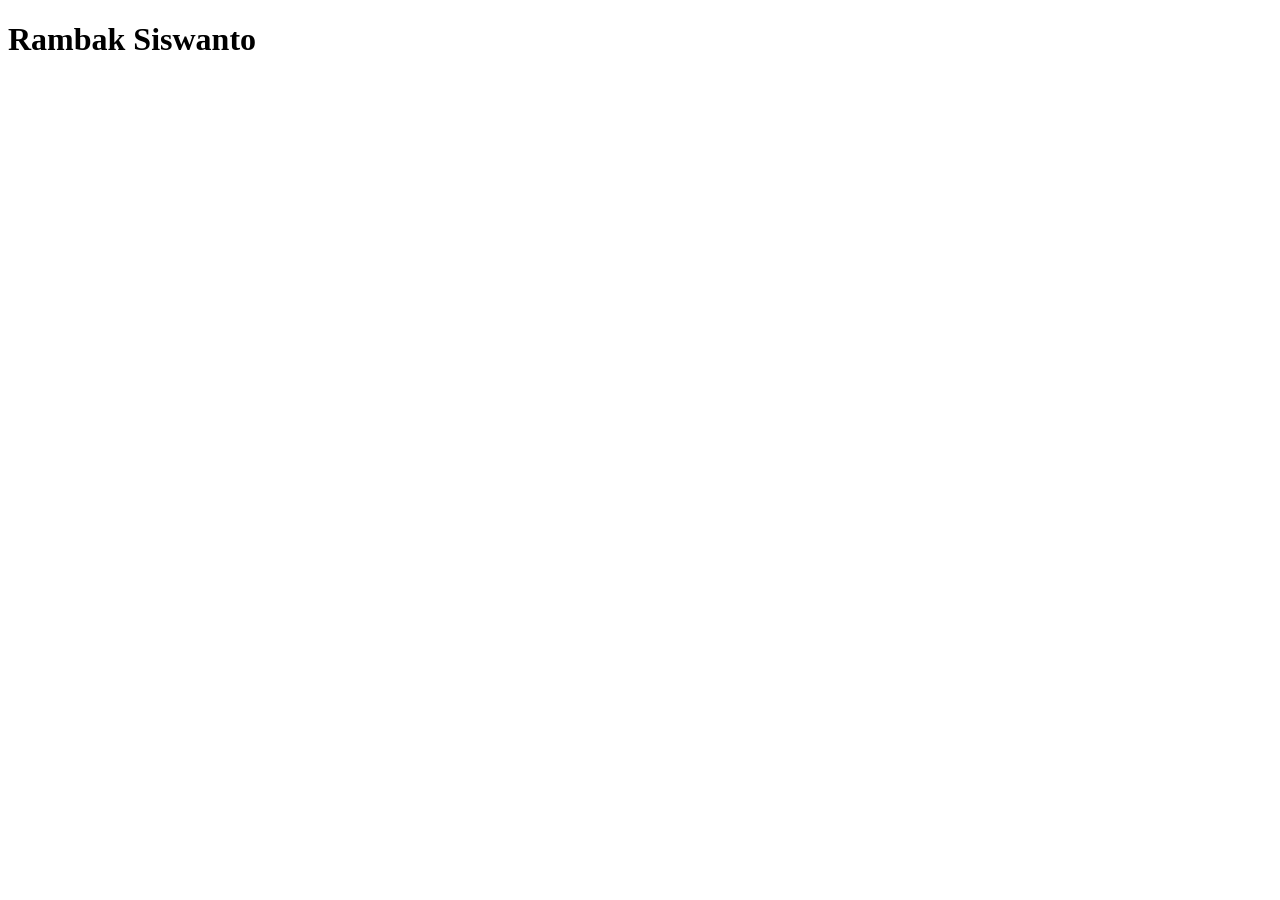
==== index.html @ b1ebe93c "Add initial homepage" ====
<!doctype html>
<html lang="id"><head><meta charset="utf-8"><meta name="viewport" content="width=device-width, initial-scale=1"><title>Rambak Siswanto</title></head><body><h1>Rambak Siswanto</h1></body></html>
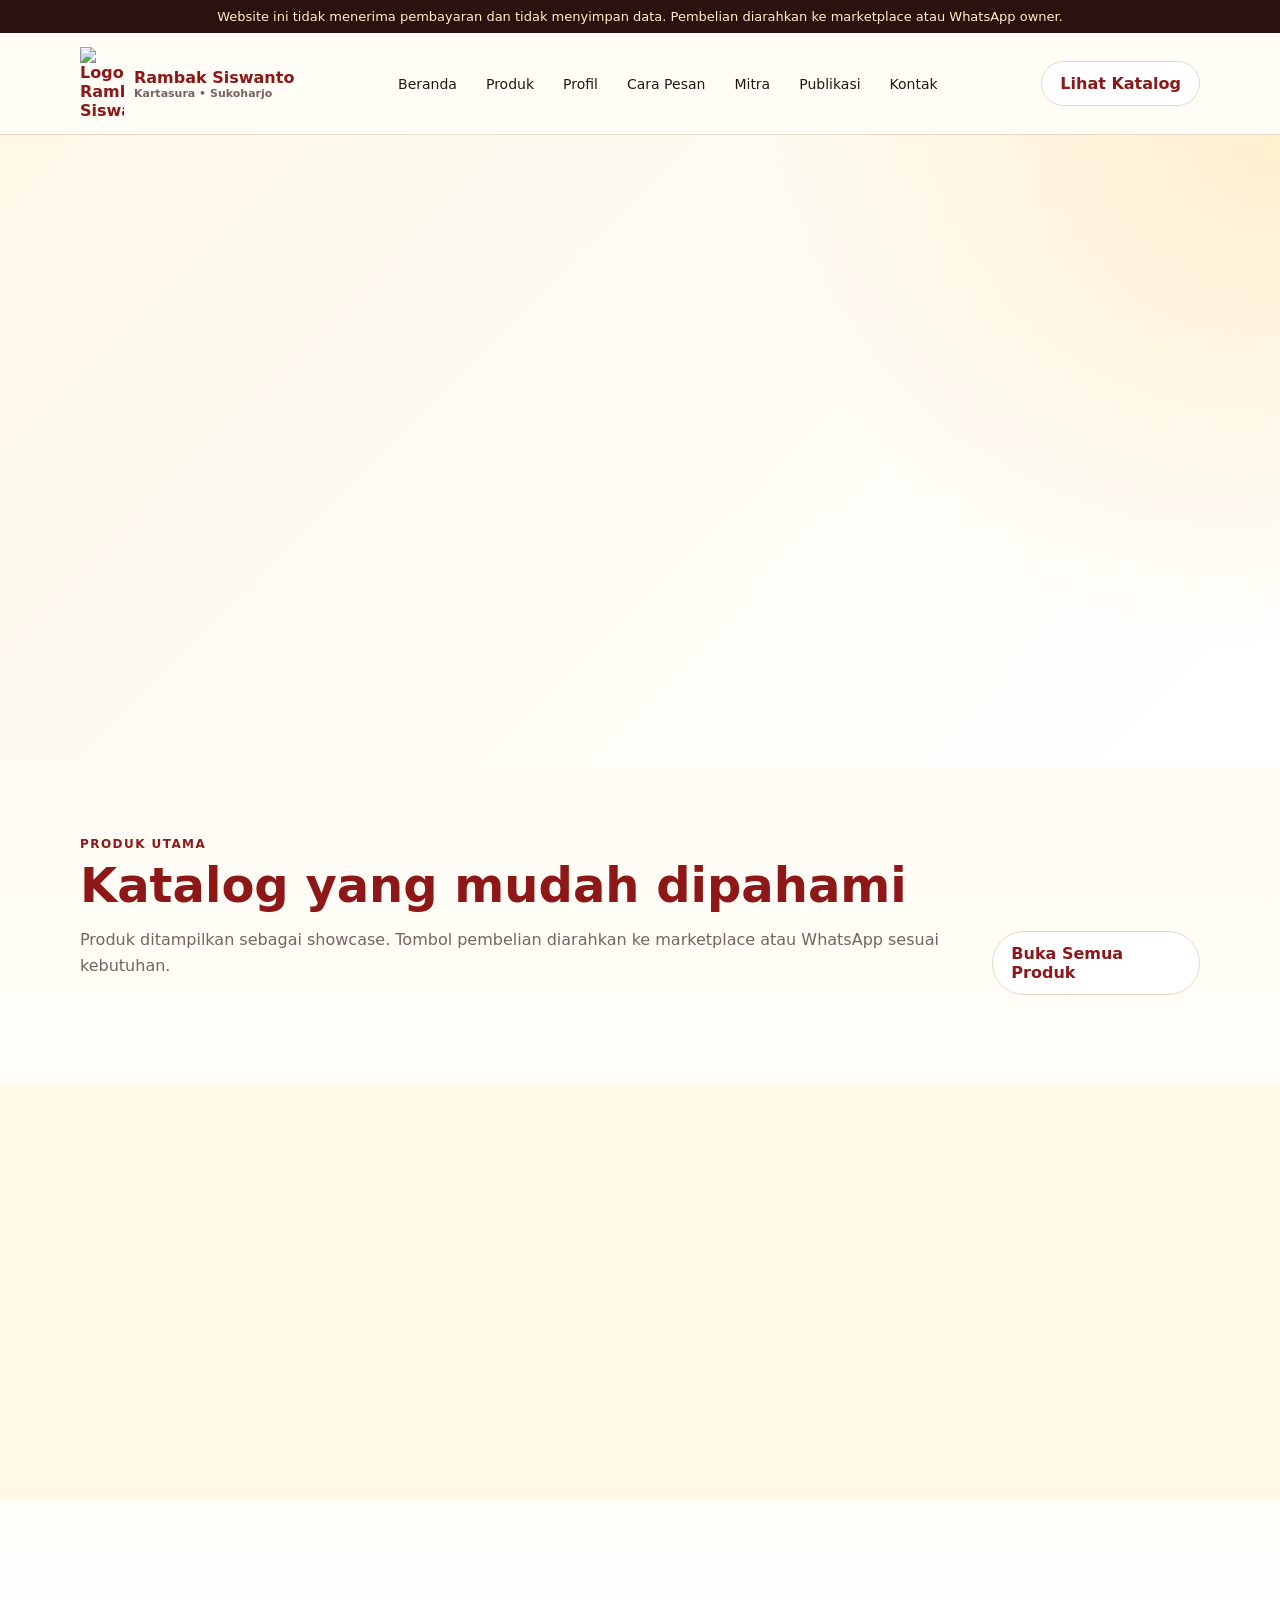
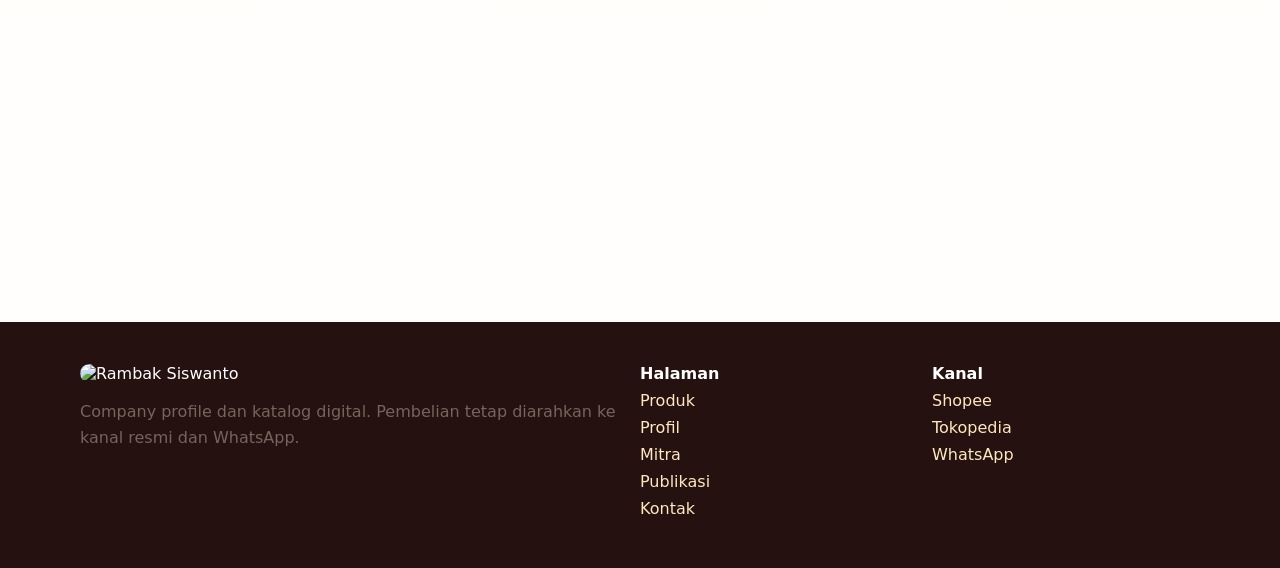
==== commit e87b7dbf: "a" ====
--- a/index.html
+++ b/index.html
@@ -1,2 +1,2 @@
 <!doctype html>
-<html lang="id"><head><meta charset="utf-8"><meta name="viewport" content="width=device-width, initial-scale=1"><title>Rambak Siswanto</title></head><body><h1>Rambak Siswanto</h1></body></html>
+<html lang="id"><head><meta charset="utf-8"><meta name="viewport" content="width=device-width, initial-scale=1"><title>Rambak Kulit Sapi SISWANTO | Company Profile & Katalog</title><meta name="description" content="Website profil dan katalog Rambak Kulit Sapi SISWANTO. Pembelian diarahkan ke Shopee, Tokopedia, dan WhatsApp owner."><meta name="theme-color" content="#8e1717"><link rel="icon" href="assets/brand-mark.svg" type="image/svg+xml"><link rel="stylesheet" href="styles.css"><script type="application/ld+json">{"@context":"https://schema.org","@type":"LocalBusiness","name":"Rambak Kulit Sapi SISWANTO","address":"Dusun III, Gumpang, Kartasura, Sukoharjo Regency, Central Java 57169","telephone":"0812-2987-1936","areaServed":"Indonesia"}</script></head><body data-page="home"><div class="top-note">Website ini tidak menerima pembayaran dan tidak menyimpan data. Pembelian diarahkan ke marketplace atau WhatsApp owner.</div><header class="nav"><div class="container nav-inner"><a class="brand" href="index.html"><img src="assets/brand-mark.svg" alt="Logo Rambak Siswanto"><span>Rambak Siswanto<small>Kartasura • Sukoharjo</small></span></a><nav class="nav-links" id="navLinks"><a href="index.html" data-active="home">Beranda</a><a href="produk.html" data-active="produk">Produk</a><a href="profil.html" data-active="profil">Profil</a><a href="cara-pesan.html" data-active="pesan">Cara Pesan</a><a href="mitra.html" data-active="mitra">Mitra</a><a href="publikasi.html" data-active="publikasi">Publikasi</a><a href="kontak.html" data-active="kontak">Kontak</a></nav><div class="nav-cta"><a class="btn btn-secondary" href="produk.html">Lihat Katalog</a><button class="menu-btn" id="menuBtn" type="button">☰</button></div></div></header><main><section class="hero"><div class="container hero-grid"><div class="reveal"><span class="eyebrow">Company Profile • Katalog Digital • Marketplace Directed</span><h1>Rambak Kulit Sapi SISWANTO</h1><p class="lead">Etalase eksternal untuk memperkenalkan profil usaha, menampilkan katalog produk, dan mengarahkan calon pembeli ke Shopee, Tokopedia, atau WhatsApp owner.</p><div class="actions"><a class="btn btn-primary" data-shopee href="#">Beli di Shopee</a><a class="btn btn-secondary" data-tokopedia href="#">Beli di Tokopedia</a><a class="btn btn-ghost" data-wa="market" href="#">Tanya via WhatsApp</a></div></div><div class="hero-card reveal"><div class="mock-img"><img src="assets/logo-lockup.svg" alt="Logo Rambak Siswanto"></div><div class="floating"><strong>Prinsip aman</strong><p>Website tidak menyimpan data customer dan tidak memproses pembayaran.</p></div></div></div></section><section class="section"><div class="container section-head"><div><span class="mini">Produk utama</span><h2>Katalog yang mudah dipahami</h2><p>Produk ditampilkan sebagai showcase. Tombol pembelian diarahkan ke marketplace atau WhatsApp sesuai kebutuhan.</p></div><a class="btn btn-secondary" href="produk.html">Buka Semua Produk</a></div><div class="container grid-3" id="featuredProducts"></div></section><section class="section alt"><div class="container grid-3"><article class="card card-pad reveal"><h3>Beli online</h3><p>Untuk pembelian satuan, calon customer diarahkan ke Shopee atau Tokopedia.</p><div class="prod-actions"><a class="btn btn-primary" data-shopee href="#">Shopee</a><a class="btn btn-secondary" data-tokopedia href="#">Tokopedia</a></div></article><article class="card card-pad reveal"><h3>Pemesanan besar</h3><p>Untuk reseller, toko, event, dan kebutuhan B2B, jalur komunikasi diarahkan langsung ke WhatsApp owner.</p><div class="prod-actions"><a class="btn btn-primary" data-wa="b2b" href="#">Hubungi Owner</a></div></article><article class="card card-pad reveal"><h3>Publikasi</h3><p>Ruang dokumentasi kegiatan, kunjungan, atau publikasi disiapkan agar bisa diisi setelah aset resmi tersedia.</p><div class="prod-actions"><a class="btn btn-secondary" href="publikasi.html">Lihat Publikasi</a></div></article></div></section><section class="section"><div class="container value-band reveal"><span class="mini">Value before price</span><h2>Harga bisa dibandingkan, nilai harus dirasakan.</h2><p>Website ini membantu calon customer memahami produk, identitas, dan kanal pembelian resmi tanpa memaksa UMKM menjalankan sistem e-commerce yang belum dibutuhkan.</p></div></section></main><footer class="footer"><div class="container footer-grid"><div><img src="assets/logo-lockup.svg" alt="Rambak Siswanto" class="footer-logo"><p>Company profile dan katalog digital. Pembelian tetap diarahkan ke kanal resmi dan WhatsApp.</p></div><div><b>Halaman</b><a href="produk.html">Produk</a><a href="profil.html">Profil</a><a href="mitra.html">Mitra</a><a href="publikasi.html">Publikasi</a><a href="kontak.html">Kontak</a></div><div><b>Kanal</b><a data-shopee href="#">Shopee</a><a data-tokopedia href="#">Tokopedia</a><a data-wa="market" href="#">WhatsApp</a></div></div></footer><div class="modal" id="productModal"><div class="modal-card"><div class="modal-head"><div><div class="mini" id="modalCategory">Kategori</div><h2 id="modalTitle">Detail Produk</h2></div><button class="modal-close" id="modalClose" type="button">×</button></div><div class="modal-body"><div class="product-img"><img id="modalImage" src="assets/product-placeholder.svg" alt="Placeholder produk"></div><div><p><b>Kemasan:</b> <span id="modalPackage"></span></p><p><b>Cocok untuk:</b> <span id="modalBuyer"></span></p><p id="modalDesc" class="muted"></p><ul id="modalHighlights"></ul><div class="notice" id="modalNote"></div><div class="prod-actions" id="modalActions"></div></div></div></div></div><div id="toast" class="toast"></div><script src="site.config.js"></script><script src="app.js"></script></body></html>
--- a/styles.css
+++ b/styles.css
@@ -0,0 +1 @@
+:root{--r:#8e1717;--r2:#b72222;--c:#fff7e8;--p:#fffdf7;--i:#231816;--m:#75645f;--l:#ead8c7;--g:#d9a441;--s:0 24px 70px rgba(67,20,15,.14)}*{box-sizing:border-box}html{scroll-behavior:smooth}body{margin:0;font-family:Inter,system-ui,-apple-system,Segoe UI,sans-serif;color:var(--i);background:linear-gradient(180deg,#fffaf0,#fff)}a{text-decoration:none;color:inherit}img{max-width:100%;display:block}.container{width:min(1120px,92%);margin:auto}.top-note{background:#2b120f;color:#ffeecb;text-align:center;padding:9px 14px;font-size:13px}.nav{position:sticky;top:0;z-index:10;background:rgba(255,253,247,.93);backdrop-filter:blur(14px);border-bottom:1px solid var(--l)}.nav-inner{display:flex;align-items:center;justify-content:space-between;gap:18px;padding:14px 0}.brand{display:flex;align-items:center;gap:10px;font-weight:900;color:var(--r)}.brand img{width:44px}.brand small{display:block;color:var(--m);font-size:11px}.nav-links{display:flex;gap:13px;font-size:14px}.nav-links a{padding:8px;border-radius:999px}.nav-links a.active,.nav-links a:hover{background:#f7e4d8;color:var(--r)}.menu-btn{display:none;border:0;background:var(--r);color:#fff;border-radius:12px;padding:10px 13px}.btn{display:inline-flex;align-items:center;justify-content:center;gap:8px;border-radius:999px;padding:12px 18px;border:1px solid var(--l);font-weight:800;cursor:pointer;transition:.25s}.btn:hover{transform:translateY(-2px);box-shadow:0 12px 28px rgba(142,23,23,.18)}.btn-primary{background:var(--r);color:#fff;border-color:var(--r)}.btn-secondary{background:#fff;color:var(--r)}.btn-ghost{background:transparent;color:var(--r)}.hero{padding:76px 0;background:radial-gradient(circle at top right,#ffd37a55,transparent 36%),linear-gradient(135deg,#fff8e9,#fff)}.hero-grid,.split{display:grid;grid-template-columns:1.1fr .9fr;gap:42px;align-items:center}.eyebrow,.mini{color:var(--r);font-size:12px;font-weight:900;letter-spacing:.12em;text-transform:uppercase}h1{font-size:clamp(42px,7vw,76px);line-height:.94;margin:12px 0;color:var(--r)}h2{font-size:clamp(28px,4vw,48px);line-height:1.05;margin:8px 0 14px;color:var(--r)}h3{color:var(--r);font-size:22px}.lead{font-size:19px;color:#5f4a43;line-height:1.7}.actions,.prod-actions{display:flex;flex-wrap:wrap;gap:10px;margin-top:18px}.hero-card,.card{background:rgba(255,255,255,.86);border:1px solid var(--l);border-radius:28px;box-shadow:var(--s);overflow:hidden}.hero-card{padding:26px}.mock-img,.product-img{min-height:210px;border-radius:22px;background:linear-gradient(135deg,#bd2020,#7b1010);display:grid;place-items:center;color:#fff;font-weight:900;text-align:center;padding:20px}.mock-img img{width:72%;margin:auto}.floating{margin-top:14px;background:#fff4d8;border:1px solid #f0d08a;border-radius:18px;padding:14px}.section{padding:66px 0}.alt{background:var(--c)}.section-head{display:flex;justify-content:space-between;gap:20px;align-items:end;margin-bottom:24px}.grid-3{display:grid;grid-template-columns:repeat(3,1fr);gap:20px}.card-pad,.product-card{padding:22px}.product-card .product-img{min-height:180px}.muted,p{color:var(--m);line-height:1.65}.chips{display:flex;gap:10px;flex-wrap:wrap;margin:18px 0}.chip{border:1px solid var(--l);background:#fff;border-radius:999px;padding:10px 14px;font-weight:800;cursor:pointer}.chip.active{background:var(--r);color:#fff}.search{width:100%;max-width:420px;border:1px solid var(--l);border-radius:16px;padding:14px 16px;font:inherit}.value-band{background:linear-gradient(135deg,#8e1717,#3b100e);color:#fff;border-radius:32px;padding:38px;box-shadow:var(--s)}.value-band *{color:#fff}.notice{background:#fff7df;border:1px solid #f0d08a;border-radius:18px;padding:14px;color:#684b12}.footer{background:#25110f;color:#fff;padding:42px 0}.footer-grid{display:grid;grid-template-columns:2fr 1fr 1fr;gap:24px}.footer a{display:block;color:#ffe7c0;margin:8px 0}.footer-logo{max-width:260px;border-radius:18px;margin-bottom:12px}.modal{position:fixed;inset:0;background:rgba(0,0,0,.45);display:none;place-items:center;padding:18px;z-index:30}.modal.show{display:grid}.modal-card{background:#fff;border-radius:28px;max-width:880px;width:100%;max-height:90vh;overflow:auto;padding:24px}.modal-head{display:flex;justify-content:space-between;gap:16px}.modal-close{border:0;background:var(--r);color:#fff;border-radius:999px;width:38px;height:38px;font-size:22px}.modal-body{display:grid;grid-template-columns:.9fr 1.1fr;gap:22px}.toast{position:fixed;right:18px;bottom:18px;background:#231816;color:#fff;border-radius:14px;padding:12px 16px;opacity:0;transform:translateY(12px);transition:.25s;z-index:40}.toast.show{opacity:1;transform:none}.reveal{opacity:0;transform:translateY(18px);transition:.7s}.reveal.show{opacity:1;transform:none}.empty{border:1px dashed var(--l);border-radius:24px;padding:28px;text-align:center;background:#fff}.step{display:flex;gap:12px;align-items:flex-start;margin:14px 0}.num{background:var(--r);color:#fff;border-radius:999px;width:34px;height:34px;display:grid;place-items:center;font-weight:900;flex:0 0 34px}@media(max-width:860px){.nav-links{display:none;position:absolute;left:4%;right:4%;top:76px;background:#fff;border:1px solid var(--l);border-radius:22px;padding:14px;box-shadow:var(--s);flex-direction:column}.nav-links.open{display:flex}.menu-btn{display:block}.hero-grid,.split,.modal-body{grid-template-columns:1fr}.grid-3,.footer-grid{grid-template-columns:1fr}.section-head{display:block}.nav-cta .btn{display:none}h1{font-size:44px}}
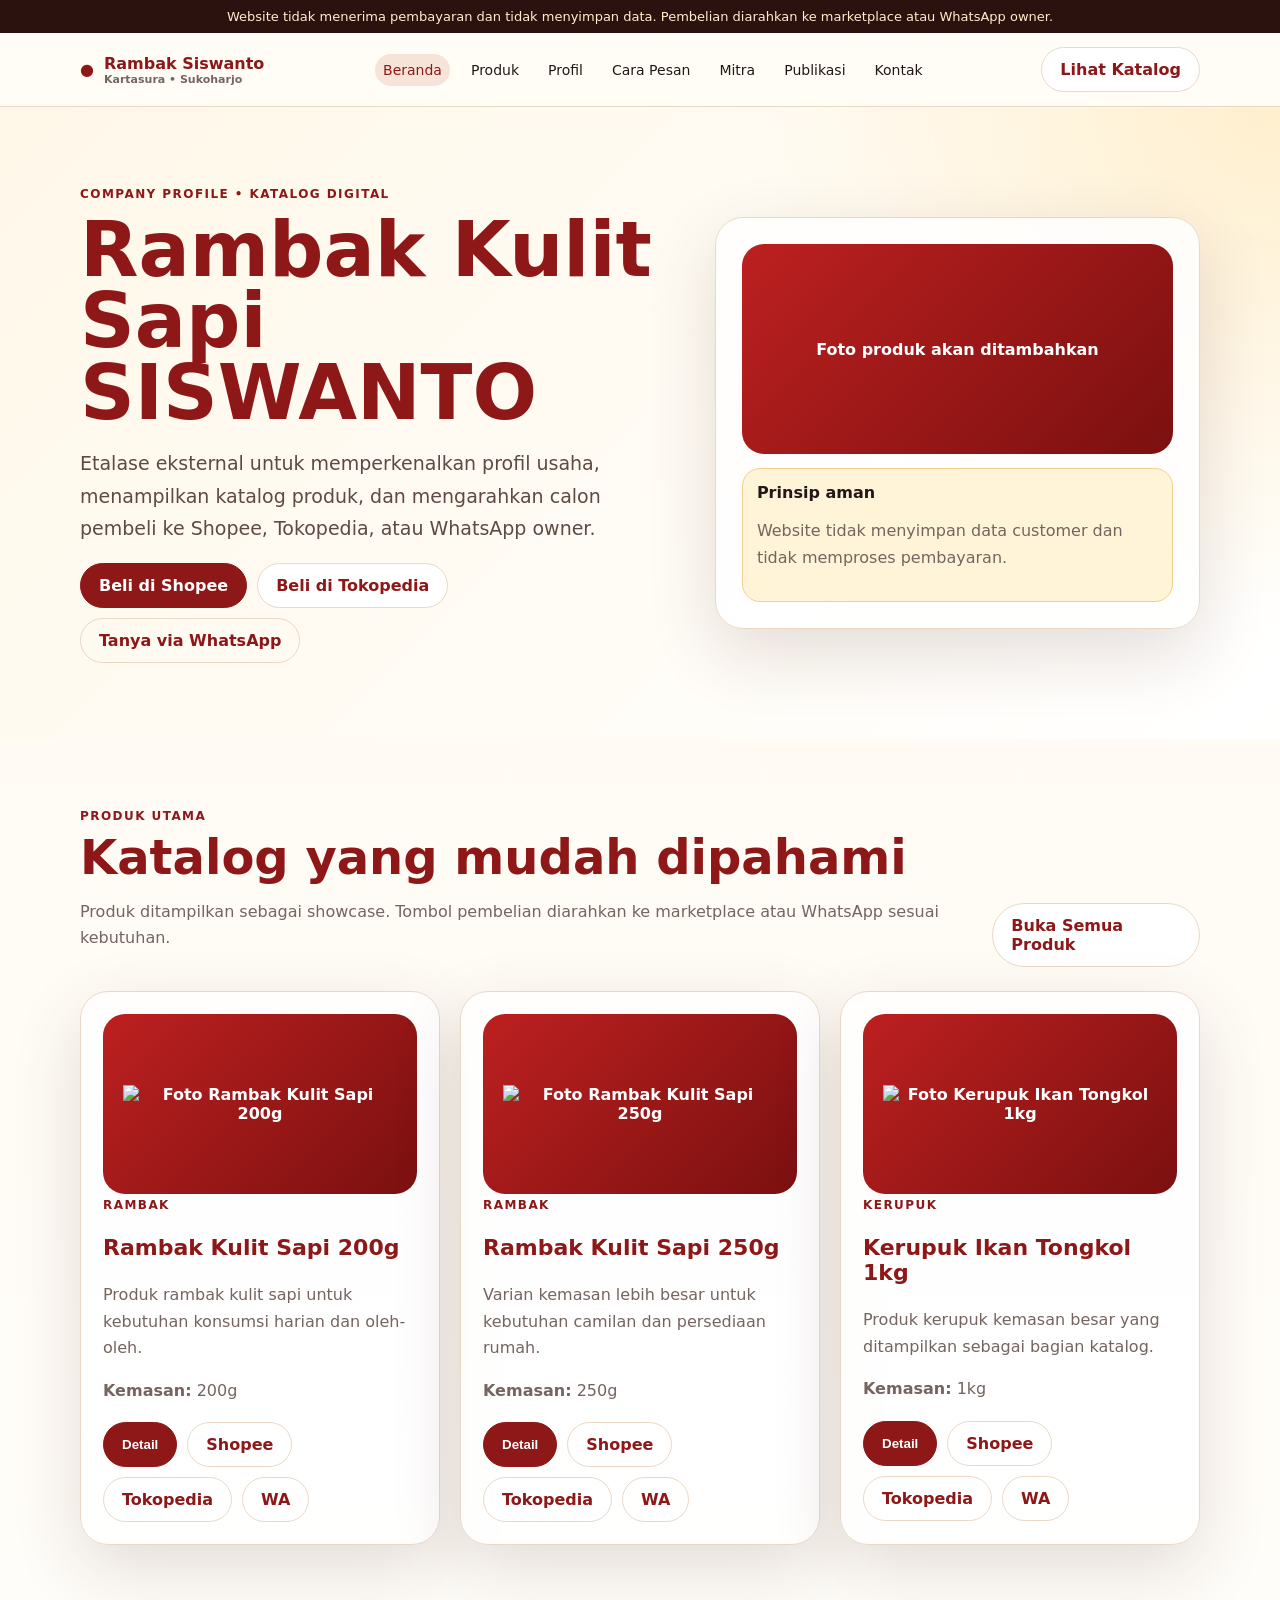
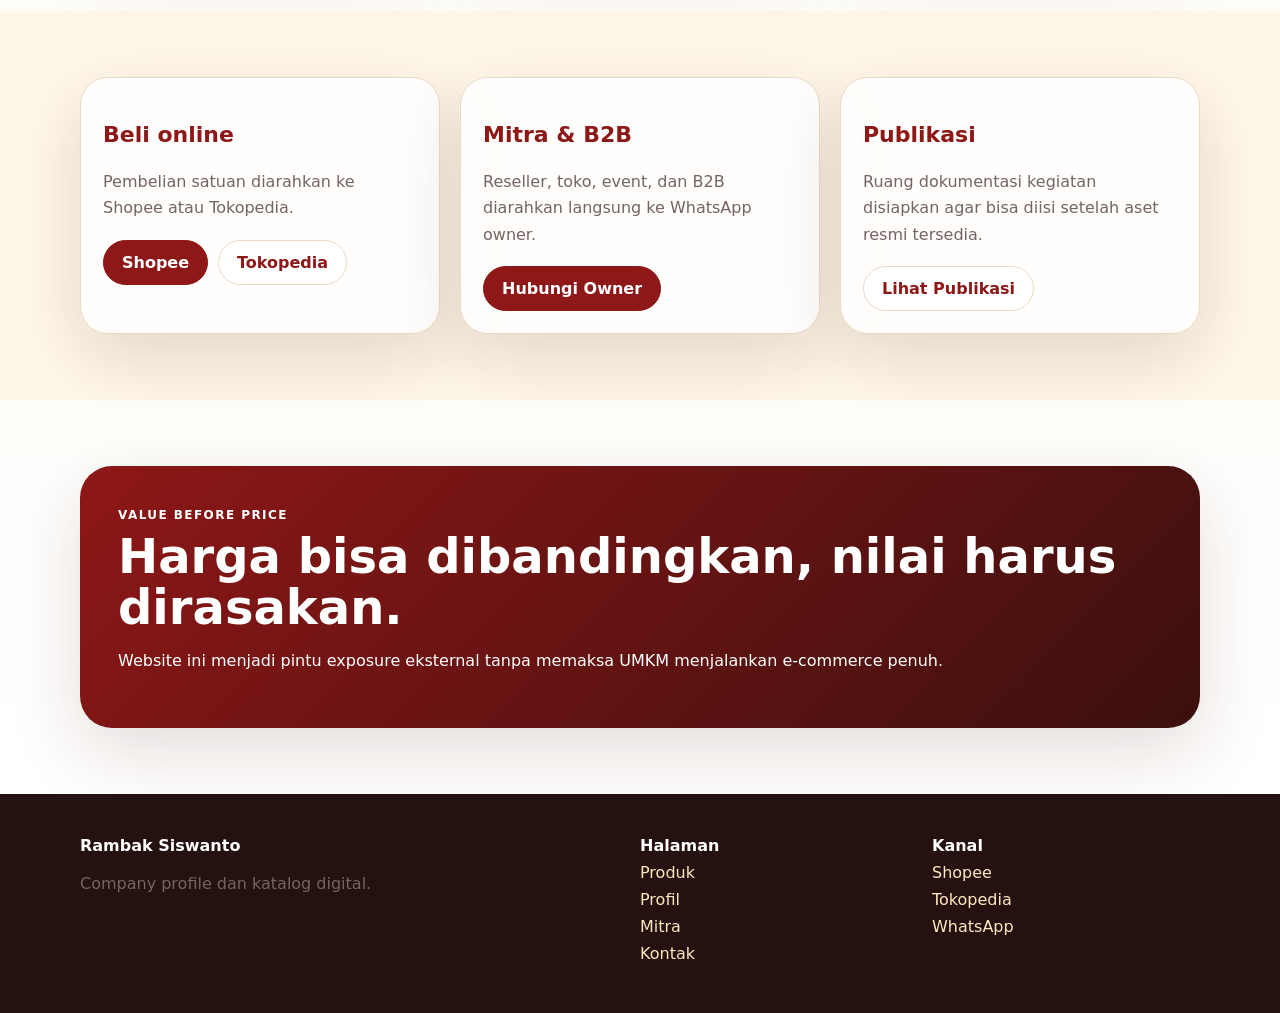
==== commit c512a9dd: "a" ====
--- a/index.html
+++ b/index.html
@@ -1,2 +1 @@
-<!doctype html>
-<html lang="id"><head><meta charset="utf-8"><meta name="viewport" content="width=device-width, initial-scale=1"><title>Rambak Kulit Sapi SISWANTO | Company Profile & Katalog</title><meta name="description" content="Website profil dan katalog Rambak Kulit Sapi SISWANTO. Pembelian diarahkan ke Shopee, Tokopedia, dan WhatsApp owner."><meta name="theme-color" content="#8e1717"><link rel="icon" href="assets/brand-mark.svg" type="image/svg+xml"><link rel="stylesheet" href="styles.css"><script type="application/ld+json">{"@context":"https://schema.org","@type":"LocalBusiness","name":"Rambak Kulit Sapi SISWANTO","address":"Dusun III, Gumpang, Kartasura, Sukoharjo Regency, Central Java 57169","telephone":"0812-2987-1936","areaServed":"Indonesia"}</script></head><body data-page="home"><div class="top-note">Website ini tidak menerima pembayaran dan tidak menyimpan data. Pembelian diarahkan ke marketplace atau WhatsApp owner.</div><header class="nav"><div class="container nav-inner"><a class="brand" href="index.html"><img src="assets/brand-mark.svg" alt="Logo Rambak Siswanto"><span>Rambak Siswanto<small>Kartasura • Sukoharjo</small></span></a><nav class="nav-links" id="navLinks"><a href="index.html" data-active="home">Beranda</a><a href="produk.html" data-active="produk">Produk</a><a href="profil.html" data-active="profil">Profil</a><a href="cara-pesan.html" data-active="pesan">Cara Pesan</a><a href="mitra.html" data-active="mitra">Mitra</a><a href="publikasi.html" data-active="publikasi">Publikasi</a><a href="kontak.html" data-active="kontak">Kontak</a></nav><div class="nav-cta"><a class="btn btn-secondary" href="produk.html">Lihat Katalog</a><button class="menu-btn" id="menuBtn" type="button">☰</button></div></div></header><main><section class="hero"><div class="container hero-grid"><div class="reveal"><span class="eyebrow">Company Profile • Katalog Digital • Marketplace Directed</span><h1>Rambak Kulit Sapi SISWANTO</h1><p class="lead">Etalase eksternal untuk memperkenalkan profil usaha, menampilkan katalog produk, dan mengarahkan calon pembeli ke Shopee, Tokopedia, atau WhatsApp owner.</p><div class="actions"><a class="btn btn-primary" data-shopee href="#">Beli di Shopee</a><a class="btn btn-secondary" data-tokopedia href="#">Beli di Tokopedia</a><a class="btn btn-ghost" data-wa="market" href="#">Tanya via WhatsApp</a></div></div><div class="hero-card reveal"><div class="mock-img"><img src="assets/logo-lockup.svg" alt="Logo Rambak Siswanto"></div><div class="floating"><strong>Prinsip aman</strong><p>Website tidak menyimpan data customer dan tidak memproses pembayaran.</p></div></div></div></section><section class="section"><div class="container section-head"><div><span class="mini">Produk utama</span><h2>Katalog yang mudah dipahami</h2><p>Produk ditampilkan sebagai showcase. Tombol pembelian diarahkan ke marketplace atau WhatsApp sesuai kebutuhan.</p></div><a class="btn btn-secondary" href="produk.html">Buka Semua Produk</a></div><div class="container grid-3" id="featuredProducts"></div></section><section class="section alt"><div class="container grid-3"><article class="card card-pad reveal"><h3>Beli online</h3><p>Untuk pembelian satuan, calon customer diarahkan ke Shopee atau Tokopedia.</p><div class="prod-actions"><a class="btn btn-primary" data-shopee href="#">Shopee</a><a class="btn btn-secondary" data-tokopedia href="#">Tokopedia</a></div></article><article class="card card-pad reveal"><h3>Pemesanan besar</h3><p>Untuk reseller, toko, event, dan kebutuhan B2B, jalur komunikasi diarahkan langsung ke WhatsApp owner.</p><div class="prod-actions"><a class="btn btn-primary" data-wa="b2b" href="#">Hubungi Owner</a></div></article><article class="card card-pad reveal"><h3>Publikasi</h3><p>Ruang dokumentasi kegiatan, kunjungan, atau publikasi disiapkan agar bisa diisi setelah aset resmi tersedia.</p><div class="prod-actions"><a class="btn btn-secondary" href="publikasi.html">Lihat Publikasi</a></div></article></div></section><section class="section"><div class="container value-band reveal"><span class="mini">Value before price</span><h2>Harga bisa dibandingkan, nilai harus dirasakan.</h2><p>Website ini membantu calon customer memahami produk, identitas, dan kanal pembelian resmi tanpa memaksa UMKM menjalankan sistem e-commerce yang belum dibutuhkan.</p></div></section></main><footer class="footer"><div class="container footer-grid"><div><img src="assets/logo-lockup.svg" alt="Rambak Siswanto" class="footer-logo"><p>Company profile dan katalog digital. Pembelian tetap diarahkan ke kanal resmi dan WhatsApp.</p></div><div><b>Halaman</b><a href="produk.html">Produk</a><a href="profil.html">Profil</a><a href="mitra.html">Mitra</a><a href="publikasi.html">Publikasi</a><a href="kontak.html">Kontak</a></div><div><b>Kanal</b><a data-shopee href="#">Shopee</a><a data-tokopedia href="#">Tokopedia</a><a data-wa="market" href="#">WhatsApp</a></div></div></footer><div class="modal" id="productModal"><div class="modal-card"><div class="modal-head"><div><div class="mini" id="modalCategory">Kategori</div><h2 id="modalTitle">Detail Produk</h2></div><button class="modal-close" id="modalClose" type="button">×</button></div><div class="modal-body"><div class="product-img"><img id="modalImage" src="assets/product-placeholder.svg" alt="Placeholder produk"></div><div><p><b>Kemasan:</b> <span id="modalPackage"></span></p><p><b>Cocok untuk:</b> <span id="modalBuyer"></span></p><p id="modalDesc" class="muted"></p><ul id="modalHighlights"></ul><div class="notice" id="modalNote"></div><div class="prod-actions" id="modalActions"></div></div></div></div></div><div id="toast" class="toast"></div><script src="site.config.js"></script><script src="app.js"></script></body></html>
+<!doctype html><html lang="id"><head><meta charset="utf-8"><meta name="viewport" content="width=device-width,initial-scale=1"><title>Rambak Kulit Sapi SISWANTO</title><link rel="stylesheet" href="styles.css"></head><body data-page="home"><div class="top-note">Website tidak menerima pembayaran dan tidak menyimpan data. Pembelian diarahkan ke marketplace atau WhatsApp owner.</div><header class="nav"><div class="container nav-inner"><a class="brand" href="index.html"><span>●</span><span>Rambak Siswanto<small>Kartasura • Sukoharjo</small></span></a><nav class="nav-links" id="navLinks"><a href="index.html" data-active="home">Beranda</a><a href="produk.html" data-active="produk">Produk</a><a href="profil.html" data-active="profil">Profil</a><a href="order.html" data-active="pesan">Cara Pesan</a><a href="mitra.html" data-active="mitra">Mitra</a><a href="publikasi.html" data-active="publikasi">Publikasi</a><a href="kontak.html" data-active="kontak">Kontak</a></nav><div class="nav-cta"><a class="btn btn-secondary" href="produk.html">Lihat Katalog</a><button class="menu-btn" id="menuBtn">☰</button></div></div></header><main><section class="hero"><div class="container hero-grid"><div class="reveal"><span class="eyebrow">Company Profile • Katalog Digital</span><h1>Rambak Kulit Sapi SISWANTO</h1><p class="lead">Etalase eksternal untuk memperkenalkan profil usaha, menampilkan katalog produk, dan mengarahkan calon pembeli ke Shopee, Tokopedia, atau WhatsApp owner.</p><div class="actions"><a class="btn btn-primary" data-shopee href="#">Beli di Shopee</a><a class="btn btn-secondary" data-tokopedia href="#">Beli di Tokopedia</a><a class="btn btn-ghost" data-wa="market" href="#">Tanya via WhatsApp</a></div></div><div class="hero-card reveal"><div class="mock-img">Foto produk akan ditambahkan</div><div class="floating"><strong>Prinsip aman</strong><p>Website tidak menyimpan data customer dan tidak memproses pembayaran.</p></div></div></div></section><section class="section"><div class="container section-head"><div><span class="mini">Produk utama</span><h2>Katalog yang mudah dipahami</h2><p>Produk ditampilkan sebagai showcase. Tombol pembelian diarahkan ke marketplace atau WhatsApp sesuai kebutuhan.</p></div><a class="btn btn-secondary" href="produk.html">Buka Semua Produk</a></div><div class="container grid-3" id="featuredProducts"></div></section><section class="section alt"><div class="container grid-3"><article class="card card-pad reveal"><h3>Beli online</h3><p>Pembelian satuan diarahkan ke Shopee atau Tokopedia.</p><div class="prod-actions"><a class="btn btn-primary" data-shopee href="#">Shopee</a><a class="btn btn-secondary" data-tokopedia href="#">Tokopedia</a></div></article><article class="card card-pad reveal"><h3>Mitra & B2B</h3><p>Reseller, toko, event, dan B2B diarahkan langsung ke WhatsApp owner.</p><div class="prod-actions"><a class="btn btn-primary" data-wa="b2b" href="#">Hubungi Owner</a></div></article><article class="card card-pad reveal"><h3>Publikasi</h3><p>Ruang dokumentasi kegiatan disiapkan agar bisa diisi setelah aset resmi tersedia.</p><div class="prod-actions"><a class="btn btn-secondary" href="publikasi.html">Lihat Publikasi</a></div></article></div></section><section class="section"><div class="container value-band reveal"><span class="mini">Value before price</span><h2>Harga bisa dibandingkan, nilai harus dirasakan.</h2><p>Website ini menjadi pintu exposure eksternal tanpa memaksa UMKM menjalankan e-commerce penuh.</p></div></section></main><footer class="footer"><div class="container footer-grid"><div><b>Rambak Siswanto</b><p>Company profile dan katalog digital.</p></div><div><b>Halaman</b><a href="produk.html">Produk</a><a href="profil.html">Profil</a><a href="mitra.html">Mitra</a><a href="kontak.html">Kontak</a></div><div><b>Kanal</b><a data-shopee href="#">Shopee</a><a data-tokopedia href="#">Tokopedia</a><a data-wa="market" href="#">WhatsApp</a></div></div></footer><div class="modal" id="productModal"><div class="modal-card"><div class="modal-head"><div><div class="mini" id="modalCategory"></div><h2 id="modalTitle"></h2></div><button class="modal-close" id="modalClose">×</button></div><div class="modal-body"><div class="product-img"><img id="modalImage" alt="Placeholder"></div><div><p><b>Kemasan:</b> <span id="modalPackage"></span></p><p><b>Cocok untuk:</b> <span id="modalBuyer"></span></p><p id="modalDesc"></p><ul id="modalHighlights"></ul><div class="notice" id="modalNote"></div><div class="prod-actions" id="modalActions"></div></div></div></div></div><div id="toast" class="toast"></div><script src="site.config.js"></script><script src="app.js"></script></body></html>
